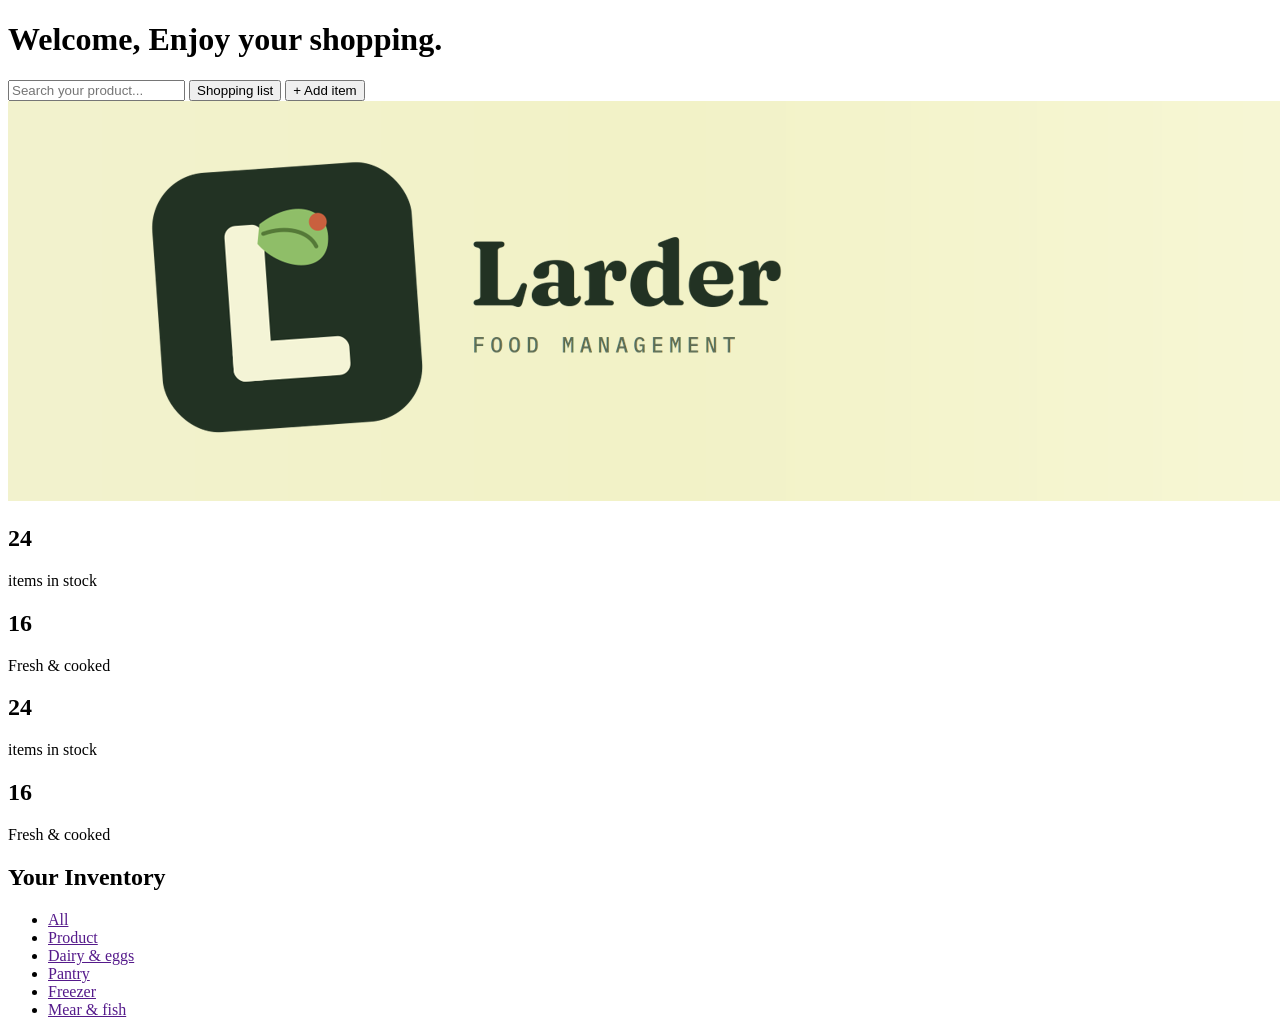
==== index.html @ b93cba0b "updated" ====
<!doctype html>
<html lang="en">
  <head>
    <meta charset="UTF-8" />
    <meta name="viewport" content="width=device-width, initial-scale=1.0" />
    <link rel="preconnect" href="https://fonts.googleapis.com" />
    <link rel="stylesheet" href="style.css" />
    <link rel="preconnect" href="https://fonts.gstatic.com" crossorigin />
    <link
      href="https://fonts.googleapis.com/css2?family=Libertinus+Serif:ital,wght@0,400;0,600;0,700;1,400;1,600;1,700&display=swap"
      rel="stylesheet"
    />
    <title>Document</title>
  </head>
  <body>
    <h1 class="welcome">Welcome, Enjoy your shopping.</h1>

    <div class="top">
      <input
        id="search"
        type="search"
        name=""
        id=""
        placeholder="Search your product..."
      />
      <button class="list">Shopping list</button>
      <button class="item">+ Add item</button>
      <div class="image">
        <img src="larder-logo-on-gradient.png" alt="" />
      </div>
    </div>

    <div class="stock">
      <div class="stock1">
        <h2 class="h2_24">24</h2>
        <p class="i_inStock">items in stock</p>
      </div>
      <div class="stock2">
        <h2 class="h2_24">16</h2>
        <p class="i_inStock">Fresh & cooked</p>
      </div>
    </div>
    <div class="stocking">
      <div class="stock3">
        <h2 class="h2_24">24</h2>
        <p class="i_inStock">items in stock</p>
      </div>
      <div class="stock4">
        <h2 class="h2_24">16</h2>
        <p class="i_inStock">Fresh & cooked</p>
      </div>
    </div>
    <div class="inventory">
      <h2>Your Inventory</h2>
      <div class="i_items">
        <ul>
          <li><a href="" class="all">All</a></li>
          <li><a href="">Product</a></li>
          <li><a href="">Dairy & eggs</a></li>
          <li><a href="">Pantry</a></li>
          <li><a href="">Freezer</a></li>
          <li><a href="">Mear & fish</a></li>
        </ul>
      </div>
    </div>
  </body>
</html>
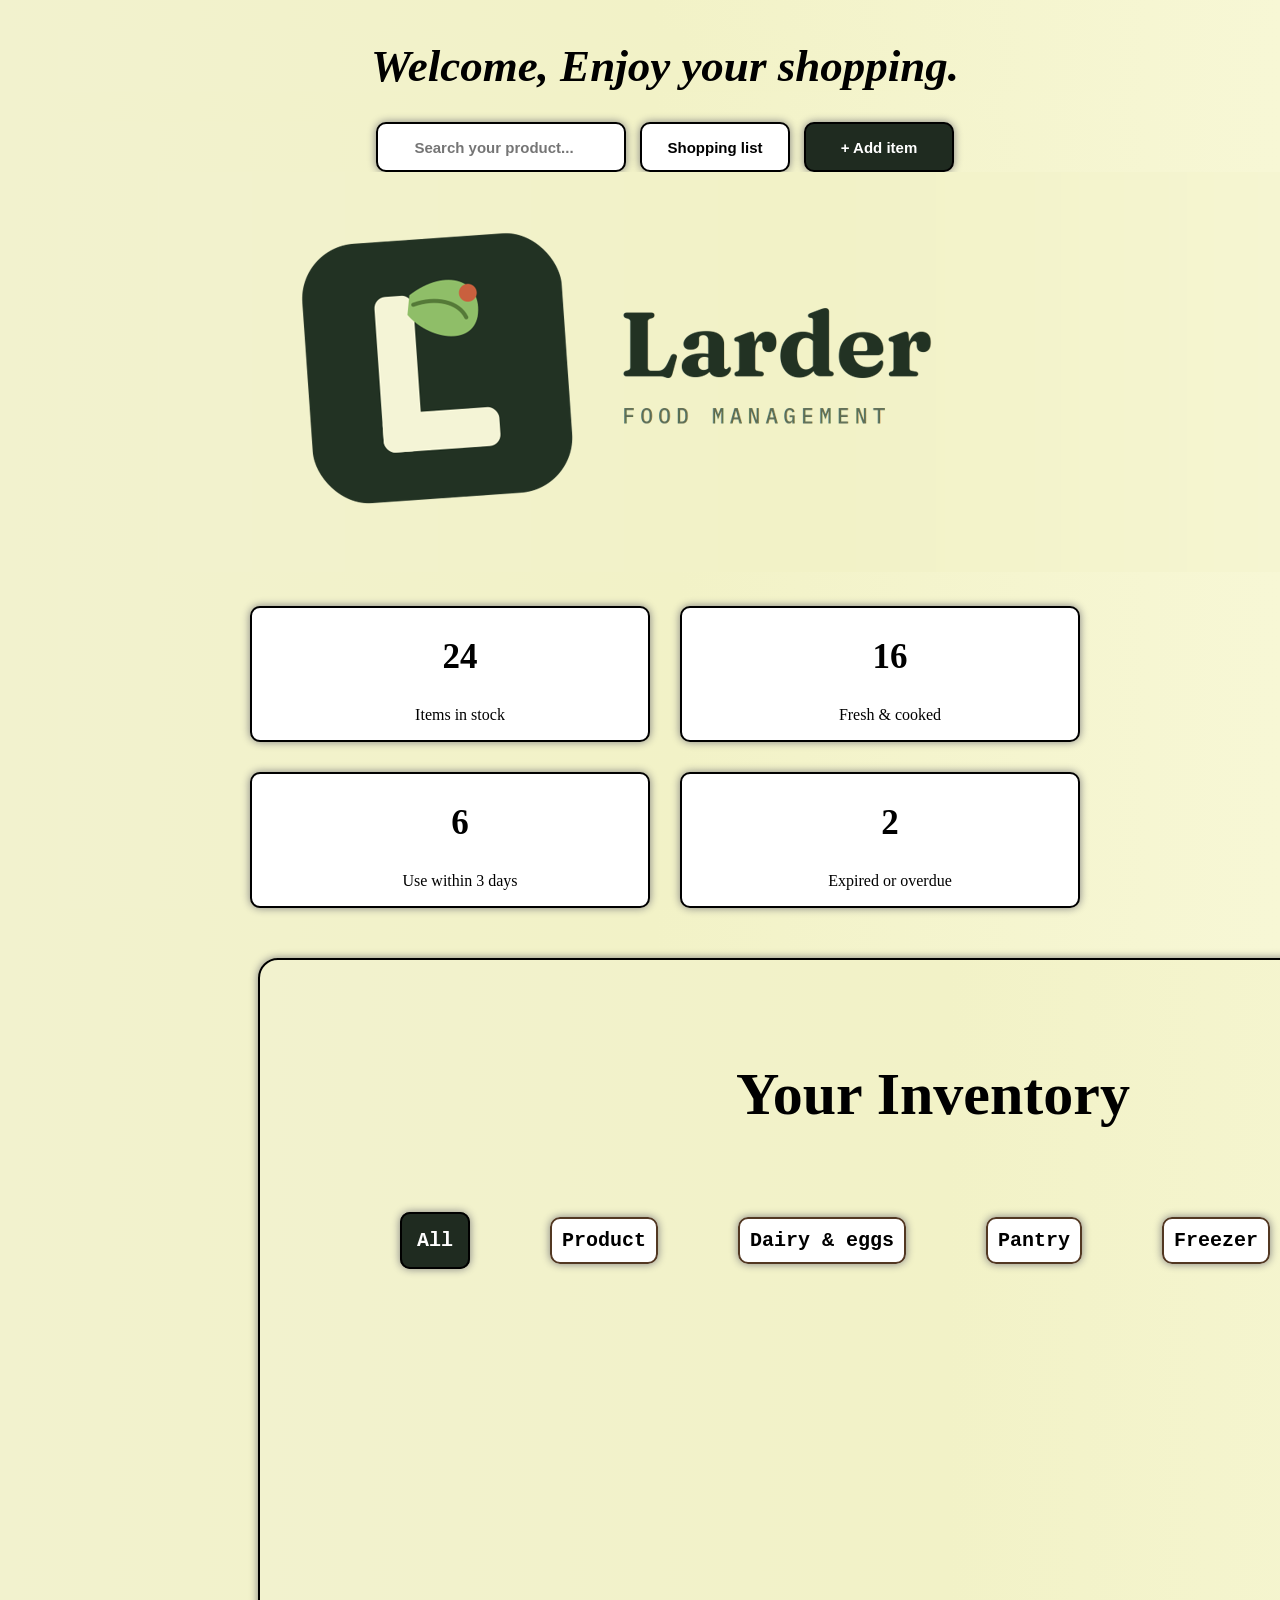
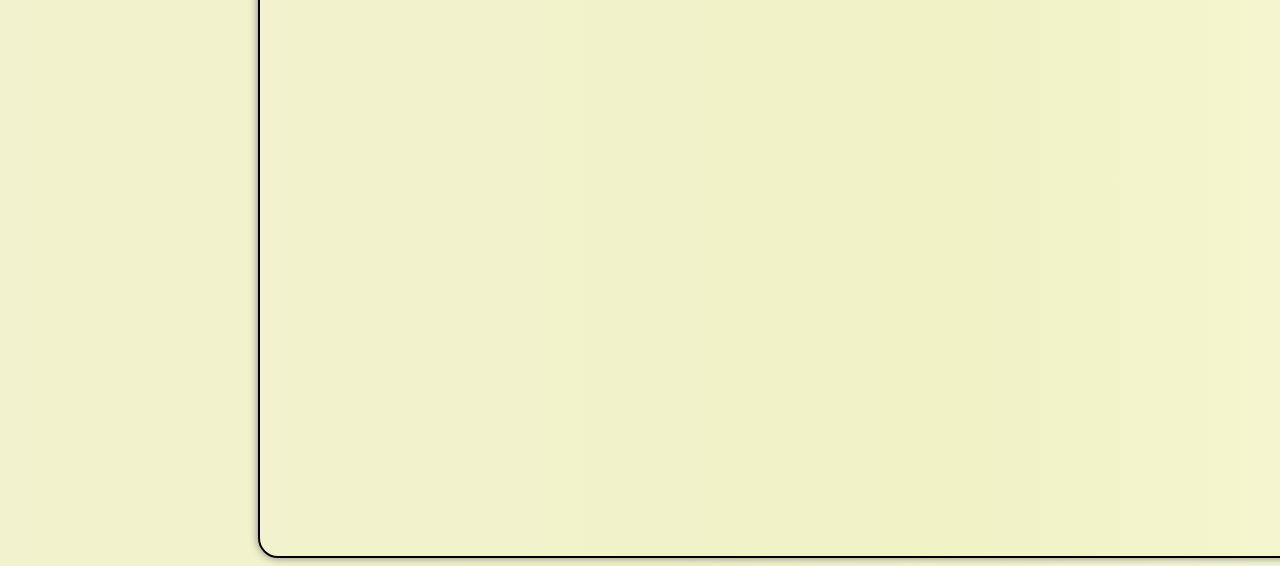
==== commit a58b24bd: "Updated" ====
--- a/index.html
+++ b/index.html
@@ -33,7 +33,7 @@
     <div class="stock">
       <div class="stock1">
         <h2 class="h2_24">24</h2>
-        <p class="i_inStock">items in stock</p>
+        <p class="i_inStock">Items in stock</p>
       </div>
       <div class="stock2">
         <h2 class="h2_24">16</h2>
@@ -42,12 +42,12 @@
     </div>
     <div class="stocking">
       <div class="stock3">
-        <h2 class="h2_24">24</h2>
-        <p class="i_inStock">items in stock</p>
+        <h2 class="h2_24">6</h2>
+        <p class="i_inStock">Use within 3 days</p>
       </div>
       <div class="stock4">
-        <h2 class="h2_24">16</h2>
-        <p class="i_inStock">Fresh & cooked</p>
+        <h2 class="h2_24">2</h2>
+        <p class="i_inStock">Expired or overdue</p>
       </div>
     </div>
     <div class="inventory">
--- a/style.css
+++ b/style.css
@@ -0,0 +1,186 @@
+* {
+  background: #f2f2ce;
+  background: linear-gradient(
+    90deg,
+    rgba(242, 242, 206, 1) 0%,
+    rgba(242, 242, 199, 1) 51%,
+    rgba(247, 247, 213, 1) 100%
+  );
+  box-sizing: border-box;
+  justify-content: center;
+  align-items: center;
+  text-align: center;
+}
+h1 {
+  font-family: "Libertinus Serif", serif;
+  font-weight: 700;
+  font-style: italic;
+  font-size: 45px;
+}
+img {
+  margin-left: 100px;
+}
+#search {
+  padding: 10px;
+  border-radius: 10px;
+  border: 2px solid black;
+  background: white;
+  width: 250px;
+  height: 50px;
+  text-align: center;
+  font-weight: 700;
+  color: black;
+  font-size: 15px;
+  box-shadow: 0 0 8px gray;
+}
+.top {
+  margin-left: 50px;
+}
+.welcome {
+  margin-left: 50px;
+  padding-top: 10px;
+}
+.list {
+  padding: 10px;
+  border-radius: 10px;
+  border: 2px solid black;
+  background: white;
+  width: 150px;
+  height: 50px;
+  text-align: center;
+  font-weight: 700;
+  color: black;
+  font-size: 15px;
+  box-shadow: 0 0 8px gray;
+  margin-left: 10px;
+}
+.item {
+  padding: 10px;
+  border-radius: 10px;
+  border: 2px solid black;
+  background: rgb(31, 43, 32);
+  width: 150px;
+  height: 50px;
+  text-align: center;
+  font-weight: 700;
+  color: black;
+  font-size: 15px;
+  color: white;
+  font-weight: 700;
+  box-shadow: 0 0 8px gray;
+  margin-left: 10px;
+}
+.stock {
+  display: flex;
+  gap: 30px;
+  margin-left: 50px;
+}
+.stocking {
+  display: flex;
+  gap: 30px;
+  margin-left: 50px;
+}
+.stock1 {
+  border: 2px solid black;
+  width: 400px;
+  margin-top: 30px;
+  background: white;
+  border-radius: 10px;
+  box-shadow: 0 0 8px gray;
+}
+.stock2 {
+  border: 2px solid black;
+  width: 400px;
+  margin-top: 30px;
+  background: white;
+  border-radius: 10px;
+  box-shadow: 0 0 8px gray;
+}
+.stock3 {
+  border: 2px solid black;
+  width: 400px;
+  margin-top: 30px;
+  background: white;
+  border-radius: 10px;
+  box-shadow: 0 0 8px gray;
+}
+.stock4 {
+  border: 2px solid black;
+  width: 400px;
+  margin-top: 30px;
+  background: white;
+  border-radius: 10px;
+  box-shadow: 0 0 8px gray;
+}
+.h2_24 {
+  background: white;
+  margin-left: 20px;
+  font-size: 35px;
+}
+.i_inStock {
+  background: white;
+  margin-left: 20px;
+}
+.inventory {
+  padding-top: 50px;
+  height: 1200px;
+  border: 2px solid black;
+  margin-top: 50px;
+  width: 1350px;
+  margin-left: 250px;
+  border-radius: 20px;
+  box-shadow: 0 0 8px gray;
+}
+.inventory h2 {
+  font-size: 60px;
+  font-family: "Libertinus Serif", serif;
+  font-weight: 400;
+  font-style: normal;
+  font-weight: 700;
+}
+li {
+  list-style: none;
+}
+ul {
+  display: flex;
+  gap: 80px;
+  font-size: 18px;
+  padding-top: 50px;
+}
+a {
+  text-decoration: none;
+  background: white;
+  padding: 10px;
+  border-radius: 10px;
+  border: 2px solid rgb(82, 56, 34);
+  width: 150px;
+  height: 50px;
+  text-align: center;
+  font-weight: 700;
+  color: black;
+  font-size: 15px;
+  color: white;
+  font-weight: 700;
+  padding: 10px;
+  font-size: 20px;
+  color: black;
+  box-shadow: 0 0 8px gray;
+  font-family: "Courier New", Courier, monospace;
+}
+.all {
+  padding: 10px;
+  border-radius: 10px;
+  border: 2px solid black;
+  background: rgb(31, 43, 32);
+  width: 150px;
+  height: 50px;
+  text-align: center;
+  font-weight: 700;
+  color: black;
+  font-size: 15px;
+  color: white;
+  font-weight: 700;
+  padding: 15px;
+  font-size: 20px;
+  font-family: "Courier New", Courier, monospace;
+}
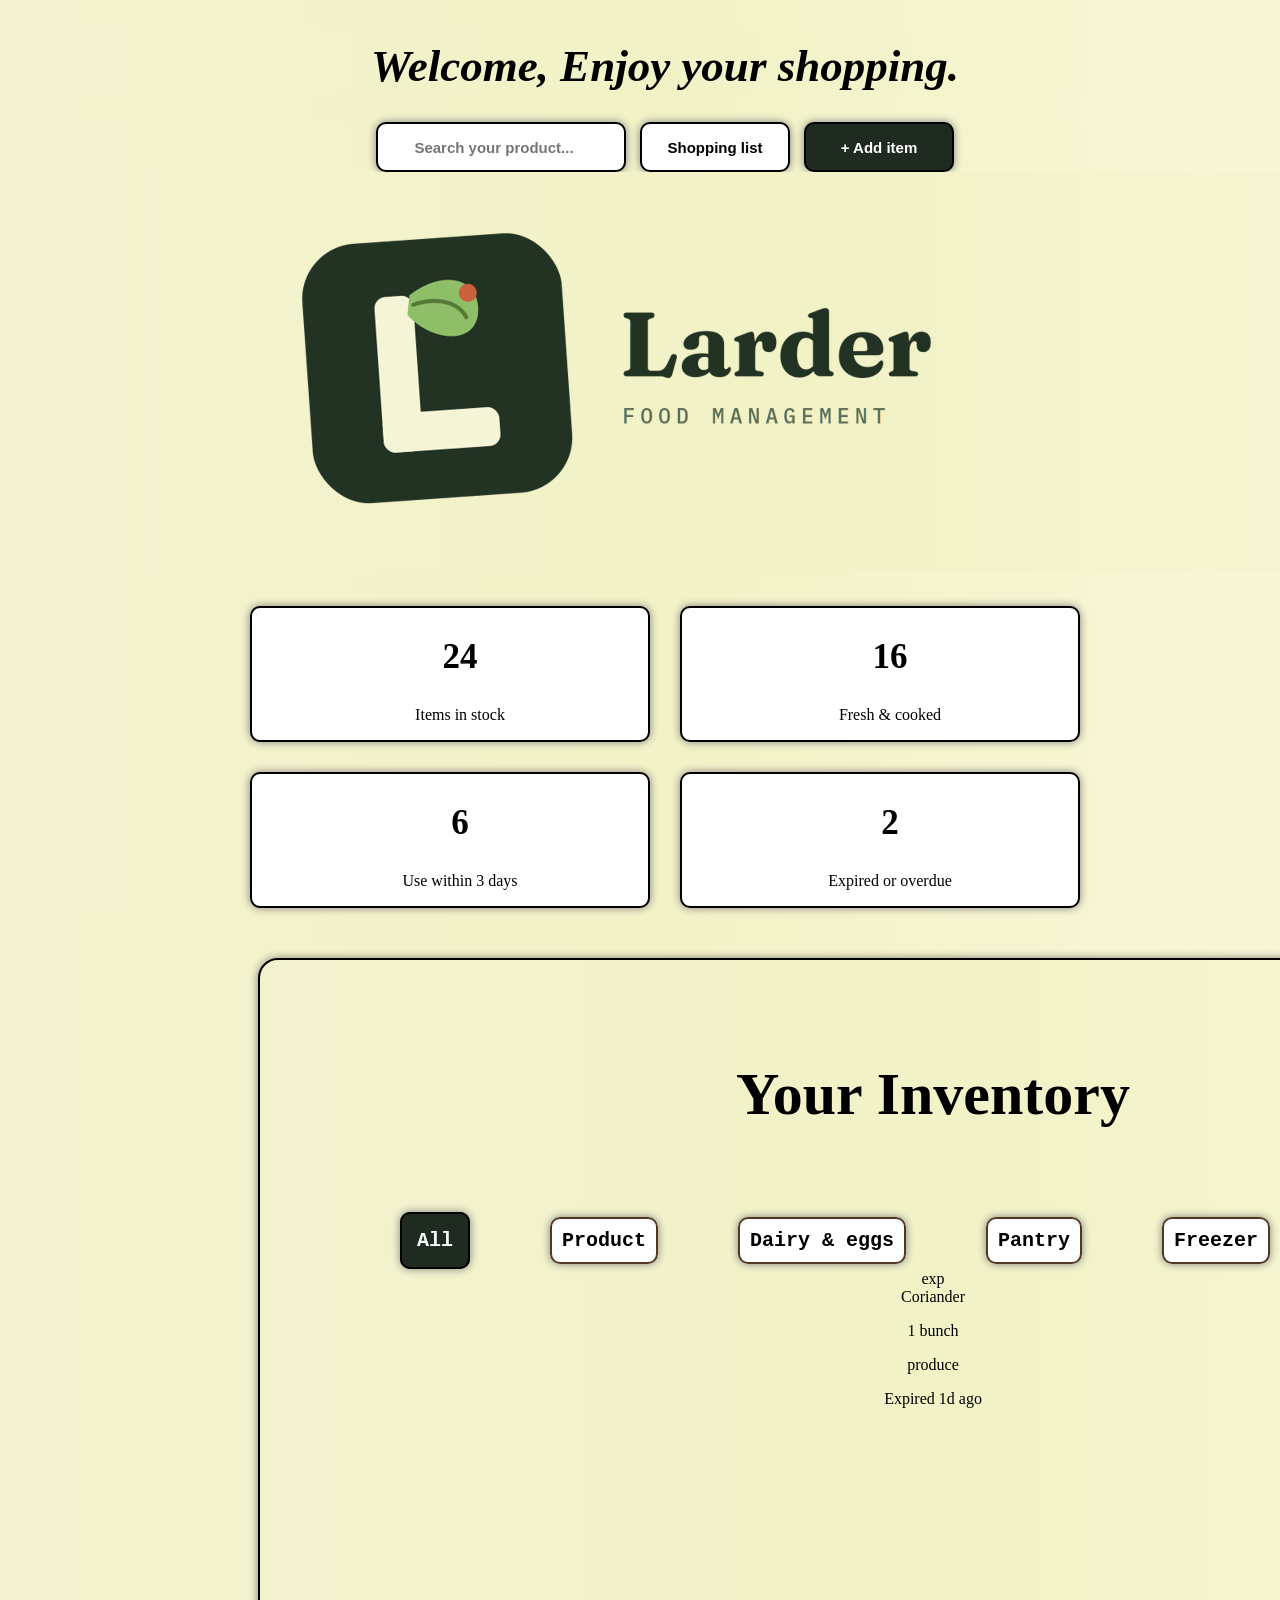
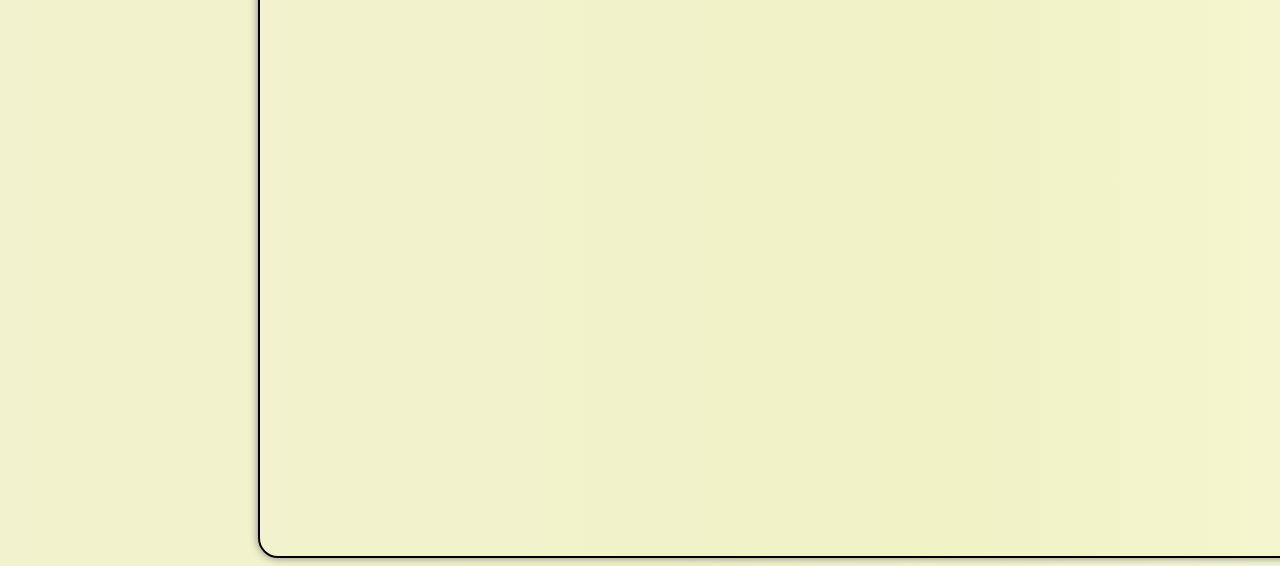
==== commit b0d3f004: "updated" ====
--- a/index.html
+++ b/index.html
@@ -62,6 +62,15 @@
           <li><a href="">Mear & fish</a></li>
         </ul>
       </div>
+      <div class="inventory_items">
+        <div class="item_1">
+          <div class="exp">exp</div>
+        </div>
+        <div class="info">Coriander</div>
+        <p>1 bunch</p>
+        <p>produce</p>
+        <p>Expired 1d ago</p>
+      </div>
     </div>
   </body>
 </html>
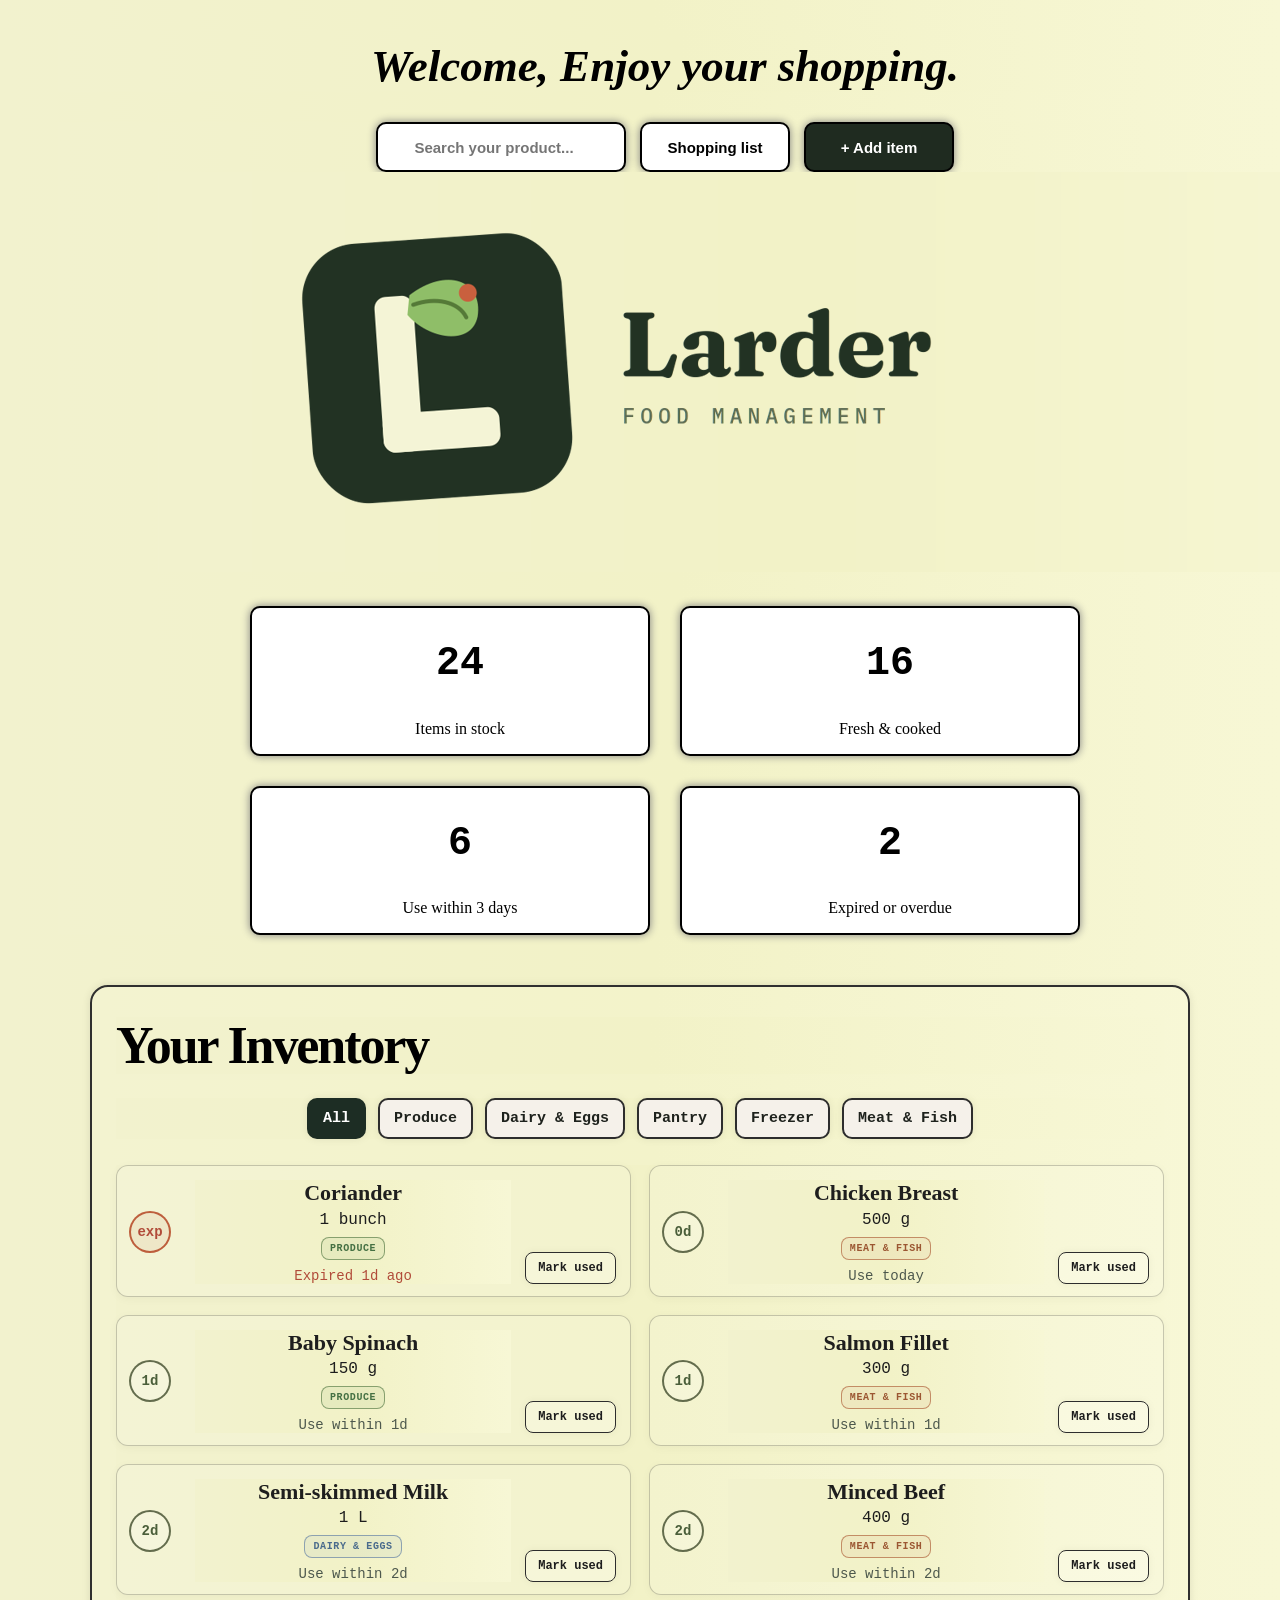
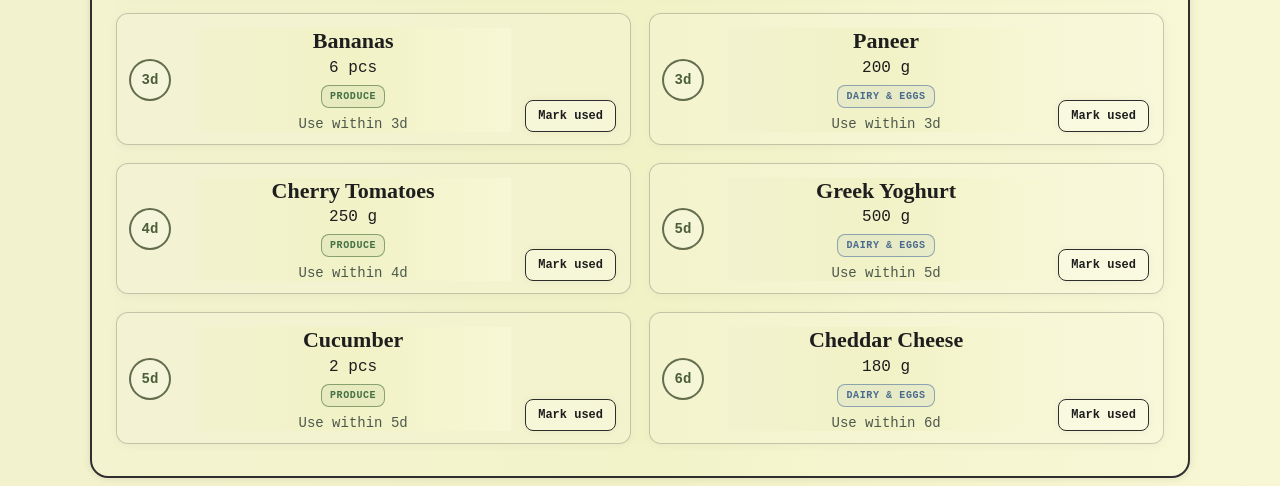
==== commit 9bcea896: "feat: redesign inventory section with responsive product cards" ====
--- a/index.html
+++ b/index.html
@@ -50,27 +50,151 @@
         <p class="i_inStock">Expired or overdue</p>
       </div>
     </div>
-    <div class="inventory">
-      <h2>Your Inventory</h2>
-      <div class="i_items">
-        <ul>
-          <li><a href="" class="all">All</a></li>
-          <li><a href="">Product</a></li>
-          <li><a href="">Dairy & eggs</a></li>
-          <li><a href="">Pantry</a></li>
-          <li><a href="">Freezer</a></li>
-          <li><a href="">Mear & fish</a></li>
-        </ul>
-      </div>
-      <div class="inventory_items">
-        <div class="item_1">
-          <div class="exp">exp</div>
-        </div>
-        <div class="info">Coriander</div>
-        <p>1 bunch</p>
-        <p>produce</p>
-        <p>Expired 1d ago</p>
-      </div>
-    </div>
+    <section class="inventory" aria-labelledby="inventory-title">
+      <h2 id="inventory-title">Your Inventory</h2>
+
+      <nav class="i_items" aria-label="Inventory categories">
+        <button class="filter-btn active" type="button">All</button>
+        <button class="filter-btn" type="button">Produce</button>
+        <button class="filter-btn" type="button">Dairy &amp; Eggs</button>
+        <button class="filter-btn" type="button">Pantry</button>
+        <button class="filter-btn" type="button">Freezer</button>
+        <button class="filter-btn" type="button">Meat &amp; Fish</button>
+      </nav>
+
+      <div class="inventory-grid" aria-live="polite">
+        <article class="inventory-card expired">
+          <div class="expiry-badge expired-badge">exp</div>
+          <div class="item-info">
+            <h3>Coriander</h3>
+            <p class="quantity">1 bunch</p>
+            <span class="category produce">Produce</span>
+            <p class="status">Expired 1d ago</p>
+          </div>
+          <button class="mark-used" type="button">Mark used</button>
+        </article>
+
+        <article class="inventory-card">
+          <div class="expiry-badge">0d</div>
+          <div class="item-info">
+            <h3>Chicken Breast</h3>
+            <p class="quantity">500 g</p>
+            <span class="category meat">Meat &amp; Fish</span>
+            <p class="status">Use today</p>
+          </div>
+          <button class="mark-used" type="button">Mark used</button>
+        </article>
+
+        <article class="inventory-card">
+          <div class="expiry-badge">1d</div>
+          <div class="item-info">
+            <h3>Baby Spinach</h3>
+            <p class="quantity">150 g</p>
+            <span class="category produce">Produce</span>
+            <p class="status">Use within 1d</p>
+          </div>
+          <button class="mark-used" type="button">Mark used</button>
+        </article>
+
+        <article class="inventory-card">
+          <div class="expiry-badge">1d</div>
+          <div class="item-info">
+            <h3>Salmon Fillet</h3>
+            <p class="quantity">300 g</p>
+            <span class="category meat">Meat &amp; Fish</span>
+            <p class="status">Use within 1d</p>
+          </div>
+          <button class="mark-used" type="button">Mark used</button>
+        </article>
+
+        <article class="inventory-card">
+          <div class="expiry-badge">2d</div>
+          <div class="item-info">
+            <h3>Semi-skimmed Milk</h3>
+            <p class="quantity">1 L</p>
+            <span class="category dairy">Dairy &amp; Eggs</span>
+            <p class="status">Use within 2d</p>
+          </div>
+          <button class="mark-used" type="button">Mark used</button>
+        </article>
+
+        <article class="inventory-card">
+          <div class="expiry-badge">2d</div>
+          <div class="item-info">
+            <h3>Minced Beef</h3>
+            <p class="quantity">400 g</p>
+            <span class="category meat">Meat &amp; Fish</span>
+            <p class="status">Use within 2d</p>
+          </div>
+          <button class="mark-used" type="button">Mark used</button>
+        </article>
+
+        <article class="inventory-card">
+          <div class="expiry-badge">3d</div>
+          <div class="item-info">
+            <h3>Bananas</h3>
+            <p class="quantity">6 pcs</p>
+            <span class="category produce">Produce</span>
+            <p class="status">Use within 3d</p>
+          </div>
+          <button class="mark-used" type="button">Mark used</button>
+        </article>
+
+        <article class="inventory-card">
+          <div class="expiry-badge">3d</div>
+          <div class="item-info">
+            <h3>Paneer</h3>
+            <p class="quantity">200 g</p>
+            <span class="category dairy">Dairy &amp; Eggs</span>
+            <p class="status">Use within 3d</p>
+          </div>
+          <button class="mark-used" type="button">Mark used</button>
+        </article>
+
+        <article class="inventory-card">
+          <div class="expiry-badge">4d</div>
+          <div class="item-info">
+            <h3>Cherry Tomatoes</h3>
+            <p class="quantity">250 g</p>
+            <span class="category produce">Produce</span>
+            <p class="status">Use within 4d</p>
+          </div>
+          <button class="mark-used" type="button">Mark used</button>
+        </article>
+
+        <article class="inventory-card">
+          <div class="expiry-badge">5d</div>
+          <div class="item-info">
+            <h3>Greek Yoghurt</h3>
+            <p class="quantity">500 g</p>
+            <span class="category dairy">Dairy &amp; Eggs</span>
+            <p class="status">Use within 5d</p>
+          </div>
+          <button class="mark-used" type="button">Mark used</button>
+        </article>
+
+        <article class="inventory-card">
+          <div class="expiry-badge">5d</div>
+          <div class="item-info">
+            <h3>Cucumber</h3>
+            <p class="quantity">2 pcs</p>
+            <span class="category produce">Produce</span>
+            <p class="status">Use within 5d</p>
+          </div>
+          <button class="mark-used" type="button">Mark used</button>
+        </article>
+
+        <article class="inventory-card">
+          <div class="expiry-badge">6d</div>
+          <div class="item-info">
+            <h3>Cheddar Cheese</h3>
+            <p class="quantity">180 g</p>
+            <span class="category dairy">Dairy &amp; Eggs</span>
+            <p class="status">Use within 6d</p>
+          </div>
+          <button class="mark-used" type="button">Mark used</button>
+        </article>
+      </div>
+    </section>
   </body>
 </html>
--- a/style.css
+++ b/style.css
@@ -88,6 +88,22 @@
   border-radius: 10px;
   box-shadow: 0 0 8px gray;
 }
+.stock1 h2 {
+  font-size: 40px;
+  font-family: "Courier New", Courier, monospace;
+}
+.stock2 h2 {
+  font-size: 40px;
+  font-family: "Courier New", Courier, monospace;
+}
+.stock3 h2 {
+  font-size: 40px;
+  font-family: "Courier New", Courier, monospace;
+}
+.stock4 h2 {
+  font-size: 40px;
+  font-family: "Courier New", Courier, monospace;
+}
 .stock2 {
   border: 2px solid black;
   width: 400px;
@@ -122,65 +138,218 @@
   margin-left: 20px;
 }
 .inventory {
-  padding-top: 50px;
-  height: 1200px;
-  border: 2px solid black;
-  margin-top: 50px;
-  width: 1350px;
-  margin-left: 250px;
-  border-radius: 20px;
-  box-shadow: 0 0 8px gray;
-}
+  margin: 50px auto 0;
+  width: min(1100px, calc(100% - 30px));
+  min-height: 900px;
+  padding: 30px 24px 32px;
+  border: 2px solid #2f2f2f;
+  border-radius: 18px;
+  box-shadow: 0 0 8px rgba(0, 0, 0, 0.1);
+  background: rgba(255, 255, 255, 0.06);
+}
+
 .inventory h2 {
-  font-size: 60px;
+  margin: 0;
+  font-size: 52px;
   font-family: "Libertinus Serif", serif;
-  font-weight: 400;
-  font-style: normal;
-  font-weight: 700;
-}
-li {
-  list-style: none;
-}
-ul {
+  font-weight: 700;
+  line-height: 1.1;
+  letter-spacing: -0.04em;
+  text-align: left;
+}
+
+.i_items {
   display: flex;
-  gap: 80px;
-  font-size: 18px;
-  padding-top: 50px;
-}
-a {
-  text-decoration: none;
-  background: white;
-  padding: 10px;
-  border-radius: 10px;
-  border: 2px solid rgb(82, 56, 34);
-  width: 150px;
-  height: 50px;
-  text-align: center;
-  font-weight: 700;
-  color: black;
+  flex-wrap: wrap;
+  gap: 12px;
+  margin: 24px 0 26px;
+}
+
+.filter-btn {
+  appearance: none;
+  border: 2px solid #2d2d2d;
+  border-radius: 10px;
+  background: #f5f1ea;
+  color: #1e221d;
+  font-family: "Courier New", Courier, monospace;
   font-size: 15px;
-  color: white;
-  font-weight: 700;
-  padding: 10px;
-  font-size: 20px;
-  color: black;
-  box-shadow: 0 0 8px gray;
-  font-family: "Courier New", Courier, monospace;
-}
-.all {
-  padding: 10px;
-  border-radius: 10px;
-  border: 2px solid black;
-  background: rgb(31, 43, 32);
-  width: 150px;
-  height: 50px;
-  text-align: center;
-  font-weight: 700;
-  color: black;
-  font-size: 15px;
-  color: white;
-  font-weight: 700;
-  padding: 15px;
-  font-size: 20px;
-  font-family: "Courier New", Courier, monospace;
-}
+  font-weight: 700;
+  padding: 10px 14px;
+  cursor: pointer;
+  box-shadow: 0 0 8px rgba(0, 0, 0, 0.08);
+  transition:
+    transform 0.2s ease,
+    box-shadow 0.2s ease,
+    background 0.2s ease;
+}
+
+.filter-btn:hover {
+  transform: translateY(-1px);
+  box-shadow: 0 4px 12px rgba(0, 0, 0, 0.08);
+}
+
+.filter-btn.active {
+  background: #1d2d24;
+  border-color: #1d2d24;
+  color: #ffffff;
+}
+
+.inventory-grid {
+  display: grid;
+  grid-template-columns: repeat(2, minmax(280px, 1fr));
+  gap: 18px 18px;
+}
+
+.inventory-card {
+  display: grid;
+  grid-template-columns: 52px minmax(0, 1fr) auto;
+  align-items: center;
+  gap: 14px;
+  padding: 14px 14px 12px 12px;
+  border: 1px solid rgba(0, 0, 0, 0.2);
+  border-radius: 12px;
+  background: rgba(255, 255, 255, 0.12);
+  box-shadow: 0 2px 10px rgba(0, 0, 0, 0.04);
+  transition:
+    transform 0.2s ease,
+    box-shadow 0.2s ease;
+}
+
+.inventory-card:hover {
+  transform: translateY(-2px);
+  box-shadow: 0 6px 18px rgba(0, 0, 0, 0.06);
+}
+
+.expiry-badge {
+  width: 42px;
+  height: 42px;
+  border-radius: 50%;
+  border: 2px solid rgba(84, 94, 62, 0.9);
+  background: rgba(255, 255, 255, 0.2);
+  color: #4a5e3a;
+  display: flex;
+  align-items: center;
+  justify-content: center;
+  font-size: 14px;
+  font-weight: 700;
+  font-family: "Courier New", Courier, monospace;
+  line-height: 1;
+}
+
+.expired-badge {
+  border-color: rgba(184, 79, 46, 0.9);
+  color: #b14b39;
+  background: rgba(176, 89, 63, 0.08);
+}
+
+.item-info {
+  min-width: 0;
+}
+
+.item-info h3 {
+  margin: 0 0 4px;
+  font-size: 22px;
+  line-height: 1.2;
+  font-family: "Libertinus Serif", serif;
+  font-weight: 700;
+  color: #1e1e1e;
+}
+
+.quantity {
+  margin: 0 0 8px;
+  font-size: 16px;
+  font-family: "Courier New", Courier, monospace;
+  color: #1d1d1d;
+}
+
+.category {
+  display: inline-block;
+  padding: 5px 8px;
+  border-radius: 8px;
+  border: 1px solid rgba(0, 0, 0, 0.3);
+  font-size: 10px;
+  font-weight: 700;
+  letter-spacing: 0.06em;
+  text-transform: uppercase;
+  font-family: "Courier New", Courier, monospace;
+  margin-bottom: 8px;
+}
+
+.category.produce {
+  background: rgba(109, 152, 92, 0.09);
+  border-color: rgba(94, 129, 78, 0.7);
+  color: #447043;
+}
+
+.category.dairy {
+  background: rgba(106, 144, 181, 0.08);
+  border-color: rgba(92, 123, 163, 0.65);
+  color: #496a8c;
+}
+
+.category.meat {
+  background: rgba(191, 118, 77, 0.08);
+  border-color: rgba(177, 102, 63, 0.7);
+  color: #9b5632;
+}
+
+.status {
+  margin: 0;
+  font-size: 14px;
+  font-family: "Courier New", Courier, monospace;
+  color: #4d584d;
+}
+
+.expired .status {
+  color: #b14b39;
+}
+
+.mark-used {
+  align-self: end;
+  justify-self: end;
+  appearance: none;
+  border: 1px solid #2d2d2d;
+  border-radius: 8px;
+  background: rgba(255, 255, 255, 0.2);
+  color: #1d1d1d;
+  font-size: 12px;
+  font-weight: 700;
+  padding: 8px 12px;
+  cursor: pointer;
+  font-family: "Courier New", Courier, monospace;
+  box-shadow: 0 0 8px rgba(0, 0, 0, 0.05);
+  transition:
+    transform 0.2s ease,
+    background 0.2s ease;
+}
+
+.mark-used:hover {
+  background: rgba(255, 255, 255, 0.4);
+  transform: translateY(-1px);
+}
+
+@media (max-width: 840px) {
+  .inventory-grid {
+    grid-template-columns: 1fr;
+  }
+}
+
+@media (max-width: 540px) {
+  .inventory {
+    padding: 22px 14px 20px;
+  }
+
+  .inventory h2 {
+    font-size: 38px;
+  }
+
+  .inventory-card {
+    grid-template-columns: 44px minmax(0, 1fr);
+  }
+
+  .mark-used {
+    grid-column: 2 / 3;
+    justify-self: start;
+    margin-top: 8px;
+  }
+}
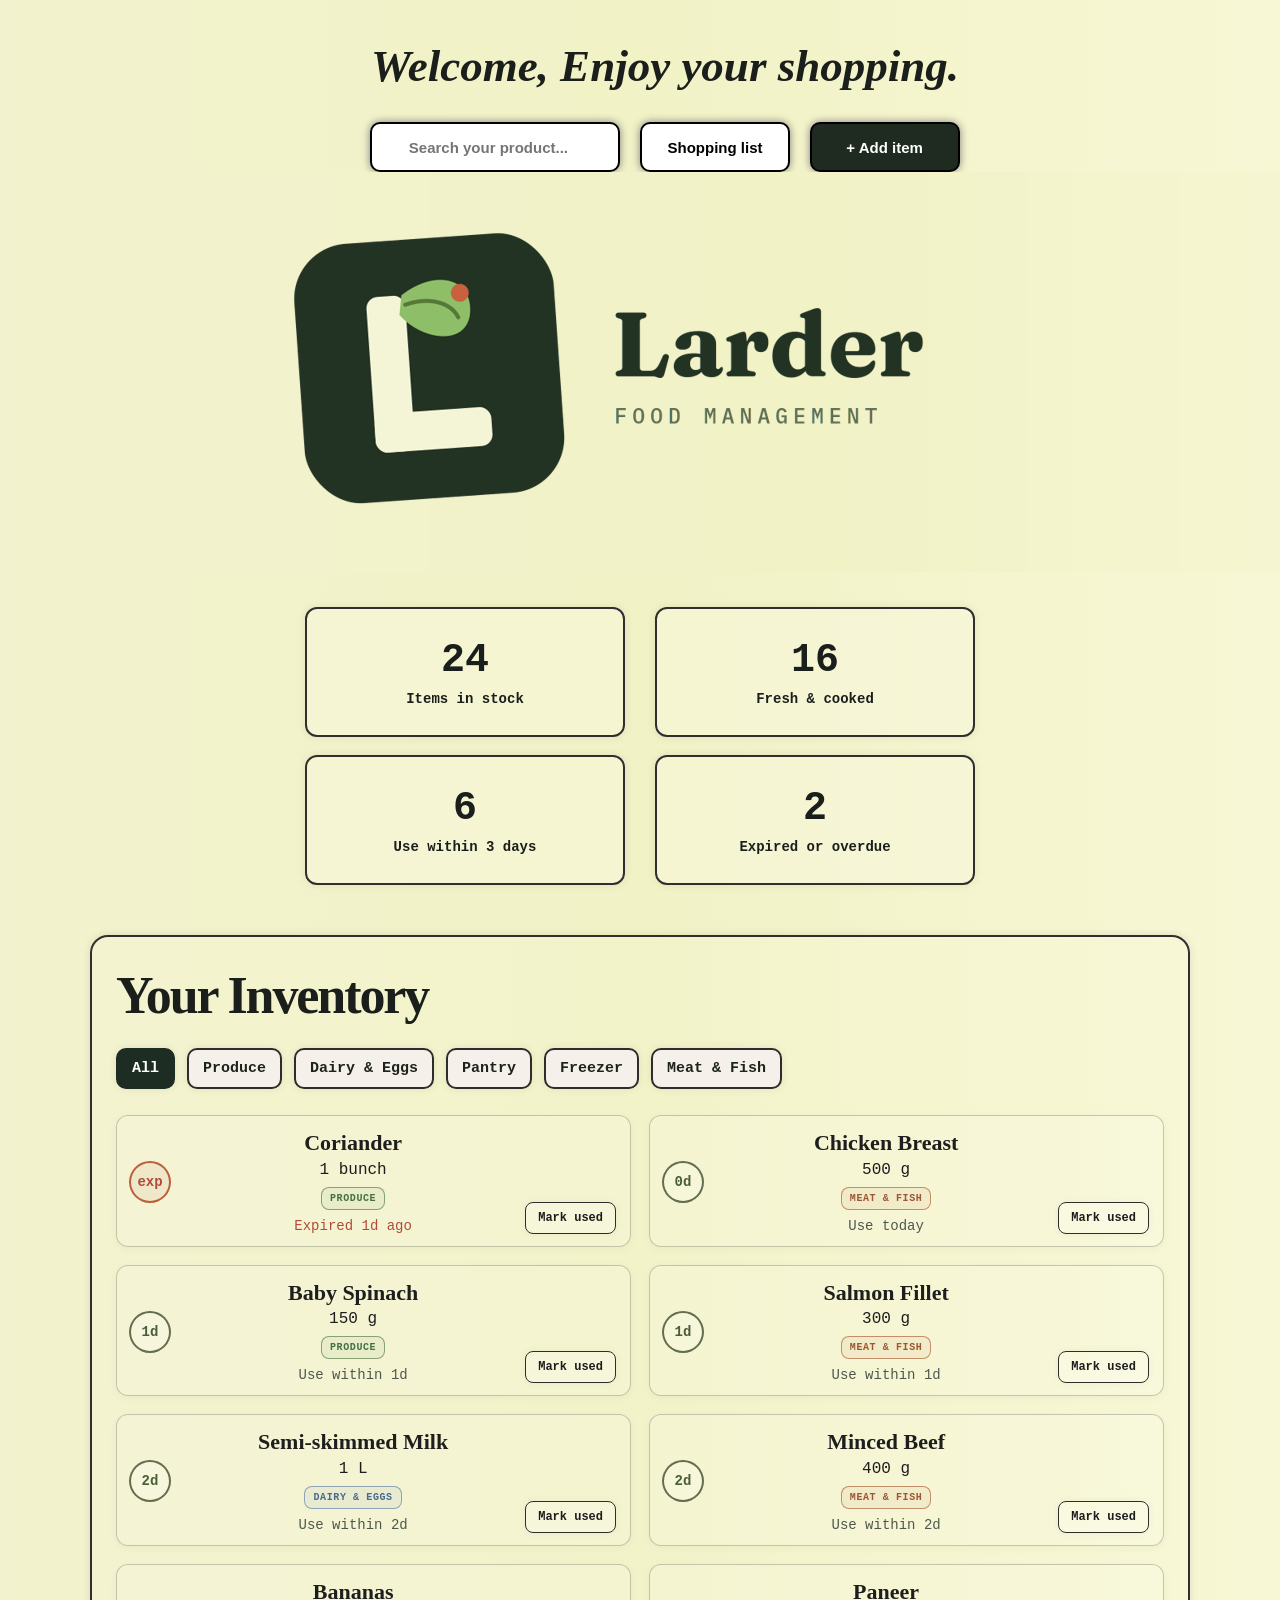
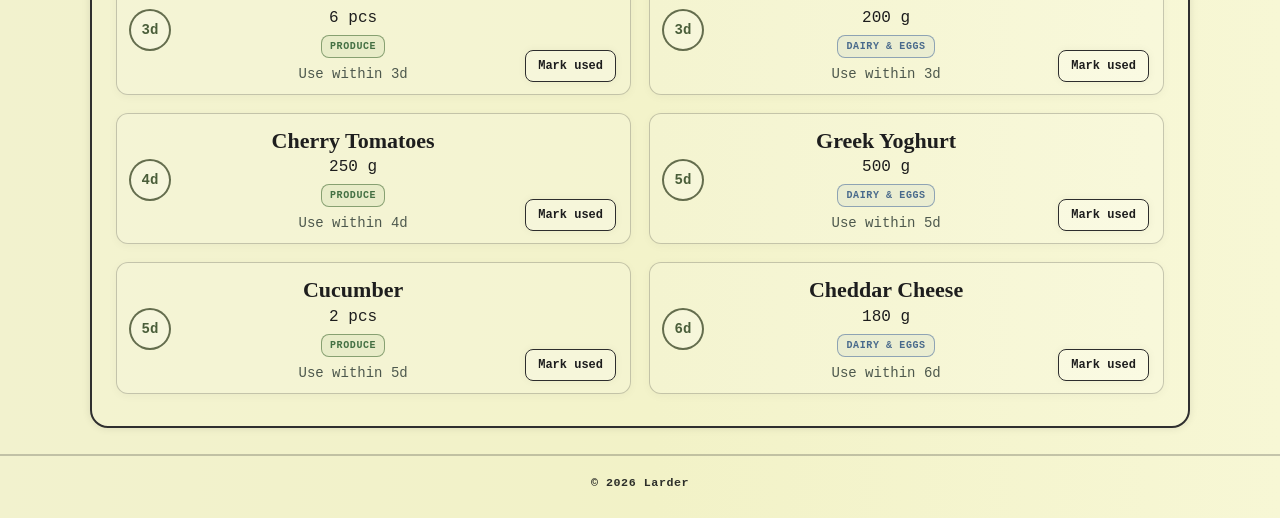
==== commit dc3bc96c: "feat: redesign inventory section to match reference layout" ====
--- a/index.html
+++ b/index.html
@@ -30,26 +30,28 @@
       </div>
     </div>
 
-    <div class="stock">
-      <div class="stock1">
-        <h2 class="h2_24">24</h2>
-        <p class="i_inStock">Items in stock</p>
-      </div>
-      <div class="stock2">
-        <h2 class="h2_24">16</h2>
-        <p class="i_inStock">Fresh & cooked</p>
-      </div>
-    </div>
-    <div class="stocking">
-      <div class="stock3">
-        <h2 class="h2_24">6</h2>
-        <p class="i_inStock">Use within 3 days</p>
-      </div>
-      <div class="stock4">
-        <h2 class="h2_24">2</h2>
-        <p class="i_inStock">Expired or overdue</p>
-      </div>
-    </div>
+    <section class="top-summary" aria-label="Inventory overview">
+      <div class="stock">
+        <div class="stock1">
+          <h2 class="h2_24">24</h2>
+          <p class="i_inStock">Items in stock</p>
+        </div>
+        <div class="stock2">
+          <h2 class="h2_24">16</h2>
+          <p class="i_inStock">Fresh & cooked</p>
+        </div>
+      </div>
+      <div class="stocking">
+        <div class="stock3">
+          <h2 class="h2_24">6</h2>
+          <p class="i_inStock">Use within 3 days</p>
+        </div>
+        <div class="stock4">
+          <h2 class="h2_24">2</h2>
+          <p class="i_inStock">Expired or overdue</p>
+        </div>
+      </div>
+    </section>
     <section class="inventory" aria-labelledby="inventory-title">
       <h2 id="inventory-title">Your Inventory</h2>
 
@@ -196,5 +198,9 @@
         </article>
       </div>
     </section>
+
+    <footer class="footer">
+      <small>© 2026 Larder</small>
+    </footer>
   </body>
 </html>
--- a/style.css
+++ b/style.css
@@ -1,4 +1,9 @@
 * {
+  box-sizing: border-box;
+}
+
+body {
+  margin: 0;
   background: #f2f2ce;
   background: linear-gradient(
     90deg,
@@ -6,9 +11,8 @@
     rgba(242, 242, 199, 1) 51%,
     rgba(247, 247, 213, 1) 100%
   );
-  box-sizing: border-box;
-  justify-content: center;
-  align-items: center;
+  color: #1b1f1b;
+  font-family: "Courier New", Courier, monospace;
   text-align: center;
 }
 h1 {
@@ -72,70 +76,54 @@
 }
 .stock {
   display: flex;
+  justify-content: center;
   gap: 30px;
-  margin-left: 50px;
+  margin: 30px auto 0;
+  max-width: 980px;
 }
 .stocking {
   display: flex;
+  justify-content: center;
   gap: 30px;
-  margin-left: 50px;
-}
-.stock1 {
-  border: 2px solid black;
-  width: 400px;
-  margin-top: 30px;
-  background: white;
-  border-radius: 10px;
-  box-shadow: 0 0 8px gray;
-}
-.stock1 h2 {
+  margin: 18px auto 0;
+  max-width: 980px;
+}
+.stock1,
+.stock2,
+.stock3,
+.stock4 {
+  border: 2px solid #2f2f2f;
+  width: min(320px, 42vw);
+  min-height: 130px;
+  background: rgba(255, 255, 255, 0.18);
+  border-radius: 12px;
+  box-shadow: 0 0 10px rgba(0, 0, 0, 0.08);
+  display: flex;
+  flex-direction: column;
+  justify-content: center;
+  align-items: center;
+}
+
+.stock1 h2,
+.stock2 h2,
+.stock3 h2,
+.stock4 h2 {
+  margin: 0;
   font-size: 40px;
   font-family: "Courier New", Courier, monospace;
-}
-.stock2 h2 {
-  font-size: 40px;
-  font-family: "Courier New", Courier, monospace;
-}
-.stock3 h2 {
-  font-size: 40px;
-  font-family: "Courier New", Courier, monospace;
-}
-.stock4 h2 {
-  font-size: 40px;
-  font-family: "Courier New", Courier, monospace;
-}
-.stock2 {
-  border: 2px solid black;
-  width: 400px;
-  margin-top: 30px;
-  background: white;
-  border-radius: 10px;
-  box-shadow: 0 0 8px gray;
-}
-.stock3 {
-  border: 2px solid black;
-  width: 400px;
-  margin-top: 30px;
-  background: white;
-  border-radius: 10px;
-  box-shadow: 0 0 8px gray;
-}
-.stock4 {
-  border: 2px solid black;
-  width: 400px;
-  margin-top: 30px;
-  background: white;
-  border-radius: 10px;
-  box-shadow: 0 0 8px gray;
-}
+  background: transparent;
+}
+
 .h2_24 {
-  background: white;
-  margin-left: 20px;
+  background: transparent;
   font-size: 35px;
 }
+
 .i_inStock {
-  background: white;
-  margin-left: 20px;
+  margin: 8px 0 0;
+  background: transparent;
+  font-size: 14px;
+  font-weight: 700;
 }
 .inventory {
   margin: 50px auto 0;
@@ -328,9 +316,40 @@
   transform: translateY(-1px);
 }
 
+.top-summary {
+  max-width: 980px;
+  margin: 26px auto 0;
+}
+
+.footer {
+  margin-top: 26px;
+  padding: 18px 20px 28px;
+  border-top: 2px solid rgba(47, 47, 47, 0.25);
+  color: #2d2f2a;
+  font-size: 14px;
+  letter-spacing: 0.04em;
+}
+
+.footer small {
+  font-weight: 700;
+}
+
 @media (max-width: 840px) {
   .inventory-grid {
     grid-template-columns: 1fr;
+  }
+
+  .stock,
+  .stocking {
+    flex-direction: column;
+    align-items: center;
+  }
+
+  .stock1,
+  .stock2,
+  .stock3,
+  .stock4 {
+    width: min(420px, 82vw);
   }
 }
 
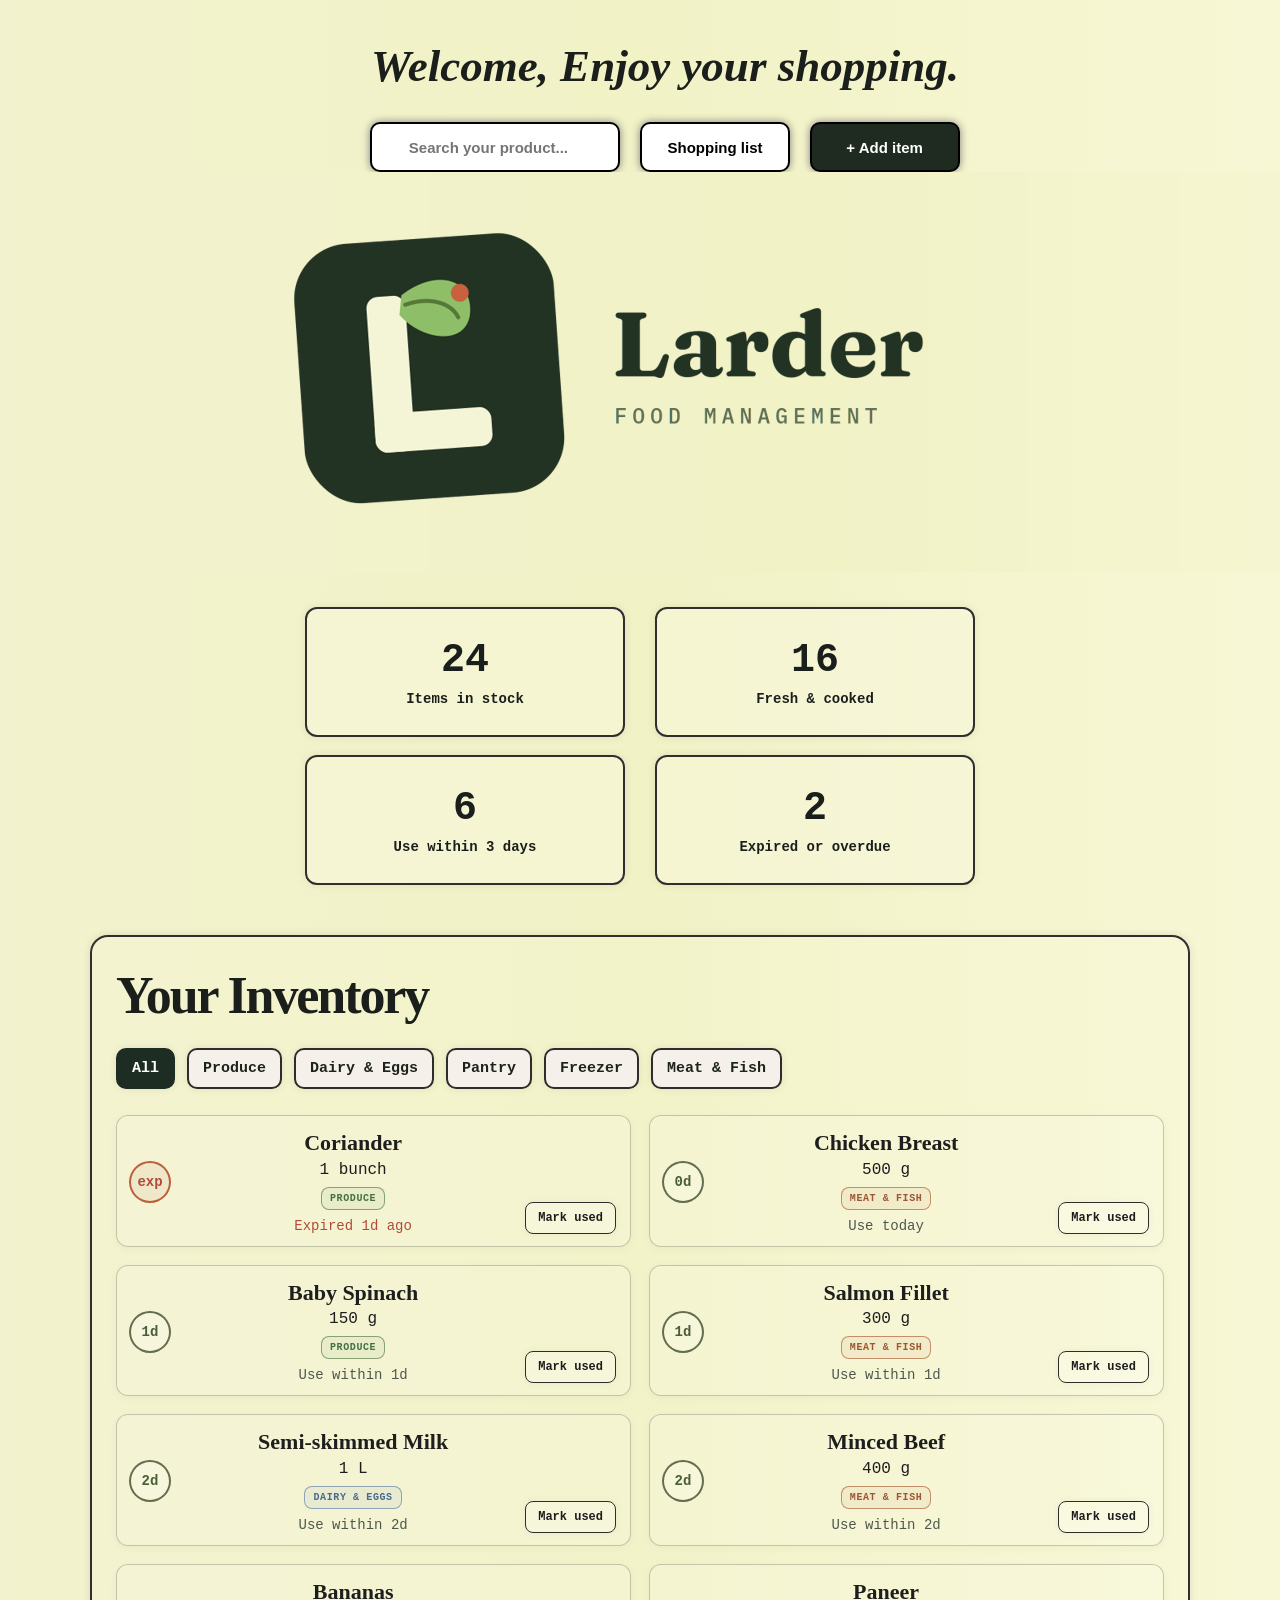
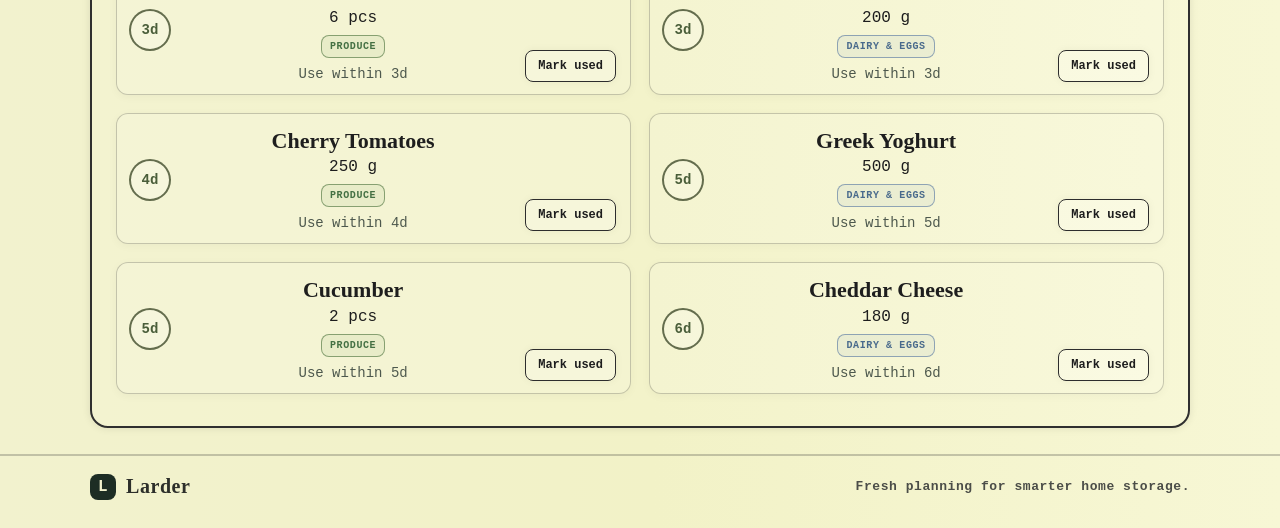
==== commit c77afb67: "feat: redesign inventory section to match reference layout" ====
--- a/index.html
+++ b/index.html
@@ -65,7 +65,11 @@
       </nav>
 
       <div class="inventory-grid" aria-live="polite">
-        <article class="inventory-card expired">
+        <article
+          class="inventory-card expired"
+          data-category="Produce"
+          data-name="coriander"
+        >
           <div class="expiry-badge expired-badge">exp</div>
           <div class="item-info">
             <h3>Coriander</h3>
@@ -76,7 +80,11 @@
           <button class="mark-used" type="button">Mark used</button>
         </article>
 
-        <article class="inventory-card">
+        <article
+          class="inventory-card"
+          data-category="Meat &amp; Fish"
+          data-name="chicken breast"
+        >
           <div class="expiry-badge">0d</div>
           <div class="item-info">
             <h3>Chicken Breast</h3>
@@ -87,7 +95,11 @@
           <button class="mark-used" type="button">Mark used</button>
         </article>
 
-        <article class="inventory-card">
+        <article
+          class="inventory-card"
+          data-category="Produce"
+          data-name="baby spinach"
+        >
           <div class="expiry-badge">1d</div>
           <div class="item-info">
             <h3>Baby Spinach</h3>
@@ -98,7 +110,11 @@
           <button class="mark-used" type="button">Mark used</button>
         </article>
 
-        <article class="inventory-card">
+        <article
+          class="inventory-card"
+          data-category="Meat &amp; Fish"
+          data-name="salmon fillet"
+        >
           <div class="expiry-badge">1d</div>
           <div class="item-info">
             <h3>Salmon Fillet</h3>
@@ -109,7 +125,11 @@
           <button class="mark-used" type="button">Mark used</button>
         </article>
 
-        <article class="inventory-card">
+        <article
+          class="inventory-card"
+          data-category="Dairy &amp; Eggs"
+          data-name="semi-skimmed milk"
+        >
           <div class="expiry-badge">2d</div>
           <div class="item-info">
             <h3>Semi-skimmed Milk</h3>
@@ -120,7 +140,11 @@
           <button class="mark-used" type="button">Mark used</button>
         </article>
 
-        <article class="inventory-card">
+        <article
+          class="inventory-card"
+          data-category="Meat &amp; Fish"
+          data-name="minced beef"
+        >
           <div class="expiry-badge">2d</div>
           <div class="item-info">
             <h3>Minced Beef</h3>
@@ -131,7 +155,11 @@
           <button class="mark-used" type="button">Mark used</button>
         </article>
 
-        <article class="inventory-card">
+        <article
+          class="inventory-card"
+          data-category="Produce"
+          data-name="bananas"
+        >
           <div class="expiry-badge">3d</div>
           <div class="item-info">
             <h3>Bananas</h3>
@@ -142,7 +170,11 @@
           <button class="mark-used" type="button">Mark used</button>
         </article>
 
-        <article class="inventory-card">
+        <article
+          class="inventory-card"
+          data-category="Dairy &amp; Eggs"
+          data-name="paneer"
+        >
           <div class="expiry-badge">3d</div>
           <div class="item-info">
             <h3>Paneer</h3>
@@ -153,7 +185,11 @@
           <button class="mark-used" type="button">Mark used</button>
         </article>
 
-        <article class="inventory-card">
+        <article
+          class="inventory-card"
+          data-category="Produce"
+          data-name="cherry tomatoes"
+        >
           <div class="expiry-badge">4d</div>
           <div class="item-info">
             <h3>Cherry Tomatoes</h3>
@@ -164,7 +200,11 @@
           <button class="mark-used" type="button">Mark used</button>
         </article>
 
-        <article class="inventory-card">
+        <article
+          class="inventory-card"
+          data-category="Dairy &amp; Eggs"
+          data-name="greek yoghurt"
+        >
           <div class="expiry-badge">5d</div>
           <div class="item-info">
             <h3>Greek Yoghurt</h3>
@@ -175,7 +215,11 @@
           <button class="mark-used" type="button">Mark used</button>
         </article>
 
-        <article class="inventory-card">
+        <article
+          class="inventory-card"
+          data-category="Produce"
+          data-name="cucumber"
+        >
           <div class="expiry-badge">5d</div>
           <div class="item-info">
             <h3>Cucumber</h3>
@@ -186,7 +230,11 @@
           <button class="mark-used" type="button">Mark used</button>
         </article>
 
-        <article class="inventory-card">
+        <article
+          class="inventory-card"
+          data-category="Dairy &amp; Eggs"
+          data-name="cheddar cheese"
+        >
           <div class="expiry-badge">6d</div>
           <div class="item-info">
             <h3>Cheddar Cheese</h3>
@@ -200,7 +248,14 @@
     </section>
 
     <footer class="footer">
-      <small>© 2026 Larder</small>
+      <div class="footer-inner">
+        <div class="footer-brand">
+          <span class="footer-mark">L</span>
+          <span>Larder</span>
+        </div>
+        <p>Fresh planning for smarter home storage.</p>
+      </div>
     </footer>
+    <script src="script.js"></script>
   </body>
 </html>
--- a/style.css
+++ b/style.css
@@ -316,6 +316,11 @@
   transform: translateY(-1px);
 }
 
+.inventory-card.used {
+  opacity: 0.7;
+  filter: grayscale(0.15);
+}
+
 .top-summary {
   max-width: 980px;
   margin: 26px auto 0;
@@ -330,8 +335,43 @@
   letter-spacing: 0.04em;
 }
 
-.footer small {
-  font-weight: 700;
+.footer-inner {
+  max-width: 1100px;
+  margin: 0 auto;
+  display: flex;
+  align-items: center;
+  justify-content: space-between;
+  gap: 16px;
+}
+
+.footer-brand {
+  display: inline-flex;
+  align-items: center;
+  gap: 10px;
+  font-family: "Libertinus Serif", serif;
+  font-size: 20px;
+  font-weight: 700;
+}
+
+.footer-mark {
+  display: inline-flex;
+  align-items: center;
+  justify-content: center;
+  width: 26px;
+  height: 26px;
+  border-radius: 8px;
+  background: #1d2d24;
+  color: #f2f2ce;
+  font-family: "Courier New", Courier, monospace;
+  font-size: 16px;
+  font-weight: 700;
+}
+
+.footer p {
+  margin: 0;
+  color: #4b4d48;
+  font-size: 13px;
+  font-weight: 600;
 }
 
 @media (max-width: 840px) {
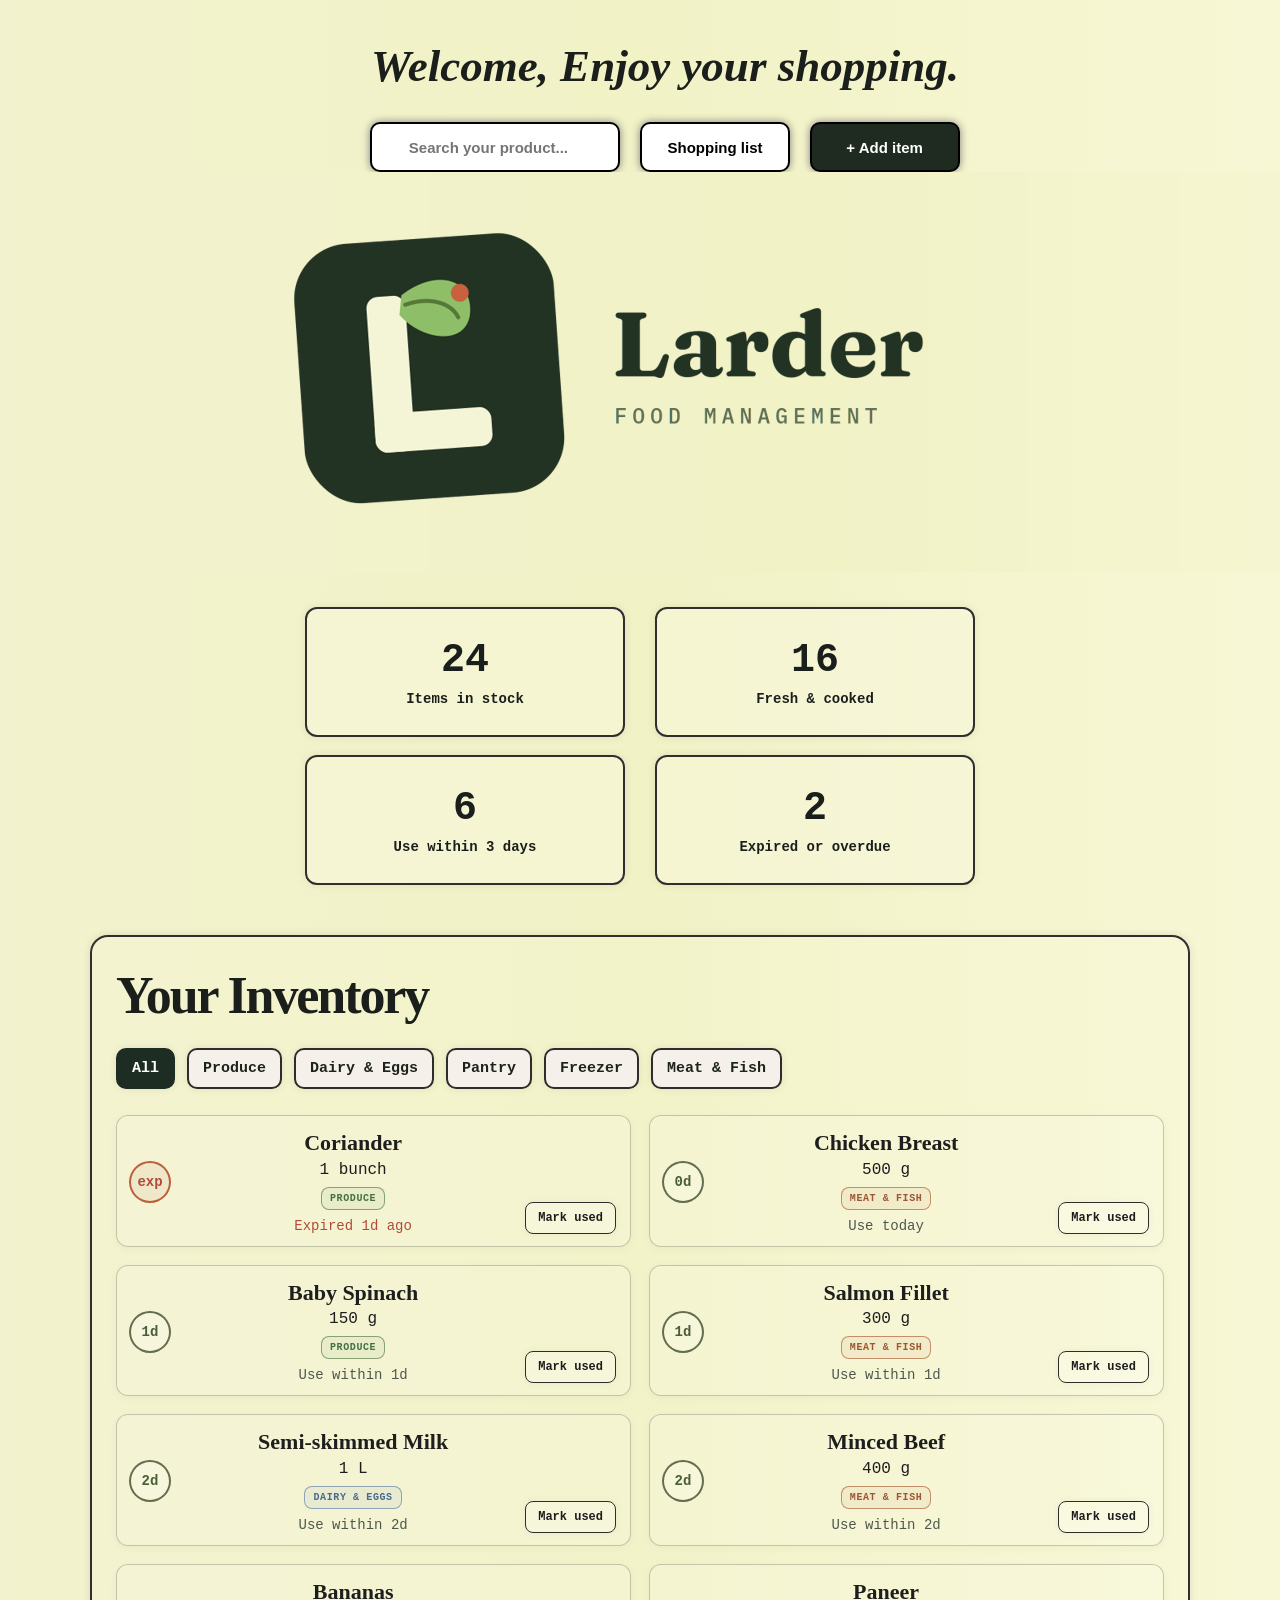
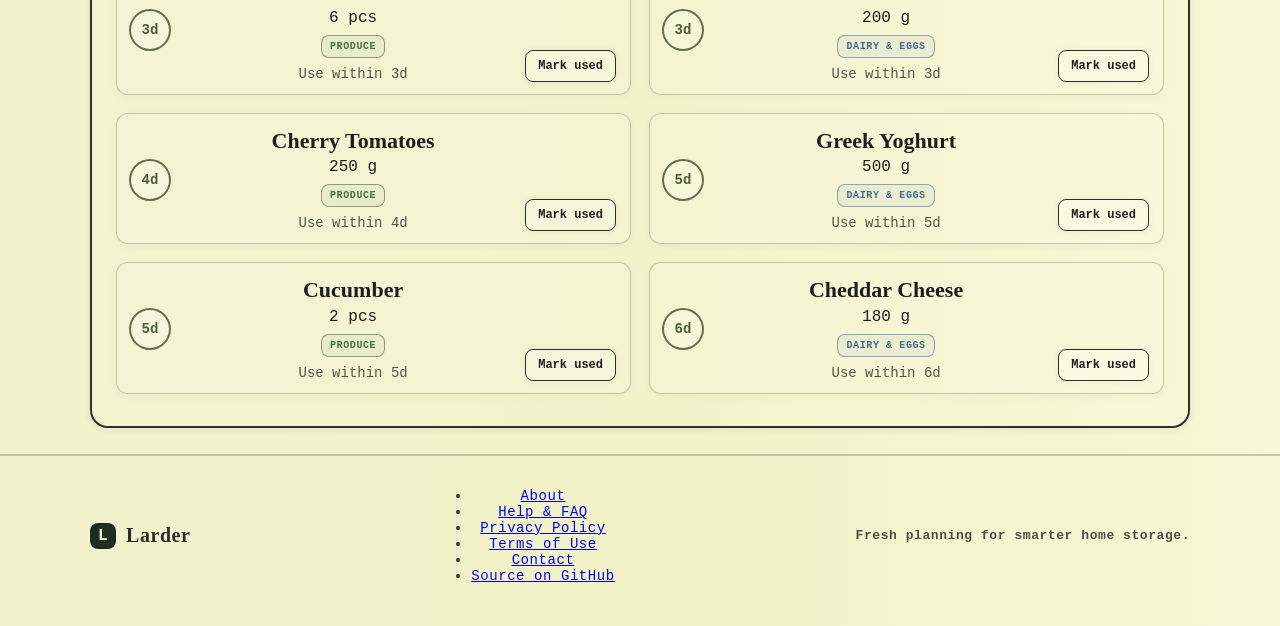
==== commit d258af32: "Enhance footer: larger footer, add footer navigation links and accessible markup" ====
--- a/index.html
+++ b/index.html
@@ -26,7 +26,7 @@
       <button class="list">Shopping list</button>
       <button class="item">+ Add item</button>
       <div class="image">
-        <img src="larder-logo-on-gradient.png" alt="" />
+        <img src="larder-logo-on-gradient.png" alt="Larder logo" />
       </div>
     </div>
 
@@ -247,13 +247,27 @@
       </div>
     </section>
 
-    <footer class="footer">
+    <footer class="footer footer-large" role="contentinfo">
       <div class="footer-inner">
         <div class="footer-brand">
           <span class="footer-mark">L</span>
           <span>Larder</span>
         </div>
-        <p>Fresh planning for smarter home storage.</p>
+
+        <nav class="footer-links" aria-label="Footer navigation">
+          <ul>
+            <li><a href="#">About</a></li>
+            <li><a href="#">Help &amp; FAQ</a></li>
+            <li><a href="#">Privacy Policy</a></li>
+            <li><a href="#">Terms of Use</a></li>
+            <li><a href="#">Contact</a></li>
+            <li><a href="https://github.com/romeeliqbal/Food-Management" target="_blank" rel="noopener">Source on GitHub</a></li>
+          </ul>
+        </nav>
+
+        <div class="footer-tagline">
+          <p>Fresh planning for smarter home storage.</p>
+        </div>
       </div>
     </footer>
     <script src="script.js"></script>
